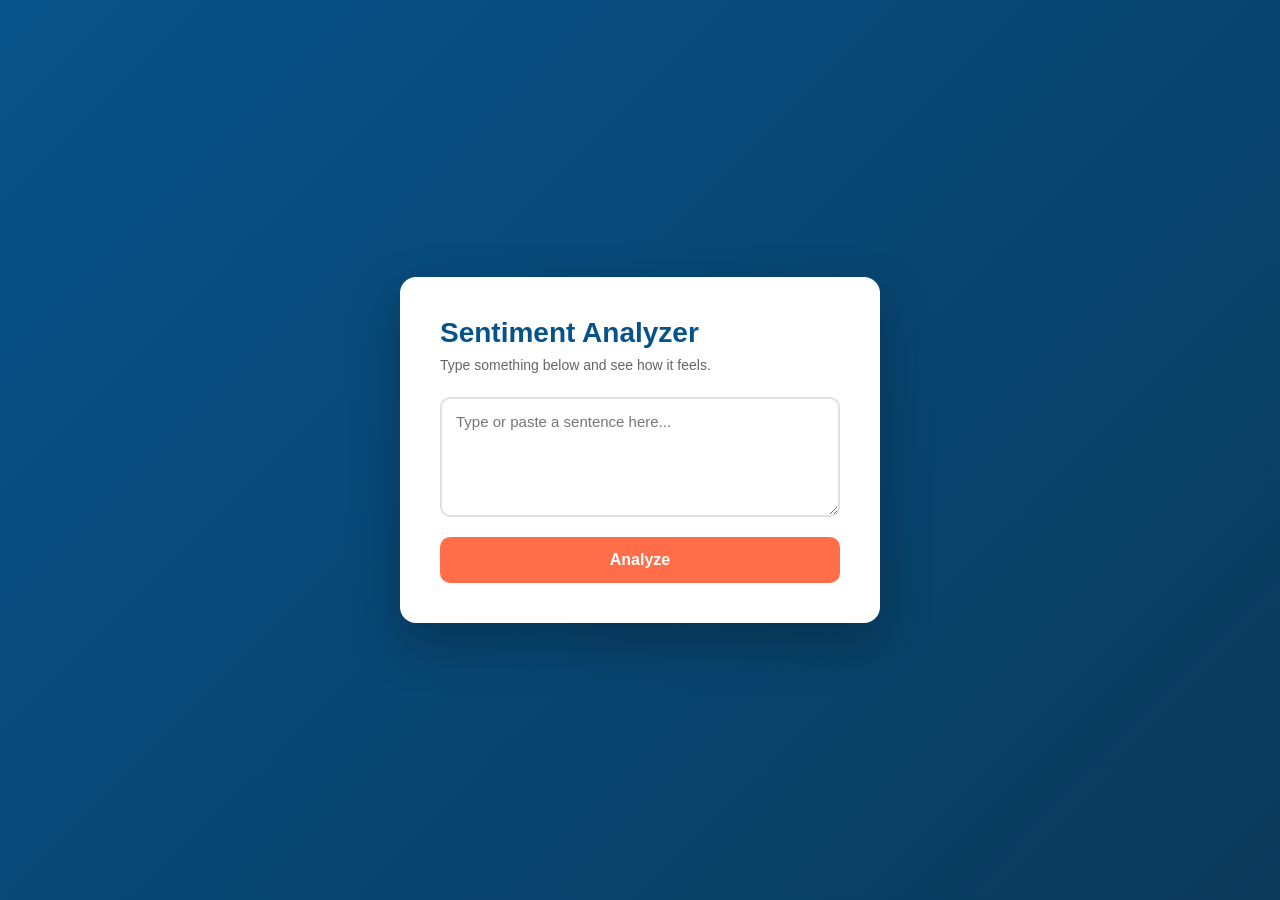
==== index.html @ 16f45121 "Add files via upload" ====
<!DOCTYPE html>
<html lang="en">
<head>
  <meta charset="UTF-8" />
  <meta name="viewport" content="width=device-width, initial-scale=1.0" />
  <title>Sentiment Analyzer</title>
  <link rel="stylesheet" href="style.css" />
</head>
<body>
  <div class="container">
    <h1>Sentiment Analyzer</h1>
    <p class="subtitle">Type something below and see how it feels.</p>

    <textarea id="textInput" placeholder="Type or paste a sentence here..."></textarea>

    <button id="analyzeBtn">Analyze</button>

    <div id="result" class="result hidden">
      <div id="resultEmoji" class="emoji"></div>
      <div id="resultLabel" class="label"></div>
      <div id="resultScore" class="score"></div>
    </div>
  </div>

  <script src="script.js"></script>
</body>
</html>
---- style.css ----
* {
  box-sizing: border-box;
}

body {
  margin: 0;
  min-height: 100vh;
  display: flex;
  align-items: center;
  justify-content: center;
  font-family: -apple-system, BlinkMacSystemFont, 'Segoe UI', Roboto, sans-serif;
  background: linear-gradient(135deg, #06538B, #0a3a5c);
  padding: 20px;
}

.container {
  background: #ffffff;
  border-radius: 16px;
  padding: 40px;
  max-width: 480px;
  width: 100%;
  box-shadow: 0 20px 50px rgba(0, 0, 0, 0.25);
}

h1 {
  margin: 0 0 8px 0;
  color: #06538B;
  font-size: 28px;
}

.subtitle {
  margin: 0 0 24px 0;
  color: #666;
  font-size: 14px;
}

textarea {
  width: 100%;
  min-height: 120px;
  padding: 14px;
  border: 2px solid #e0e0e0;
  border-radius: 10px;
  font-size: 15px;
  font-family: inherit;
  resize: vertical;
  transition: border-color 0.2s;
}

textarea:focus {
  outline: none;
  border-color: #06538B;
}

button {
  margin-top: 16px;
  width: 100%;
  padding: 14px;
  background: #FF6D49;
  color: white;
  border: none;
  border-radius: 10px;
  font-size: 16px;
  font-weight: 600;
  cursor: pointer;
  transition: opacity 0.2s, transform 0.1s;
}

button:hover {
  opacity: 0.9;
}

button:active {
  transform: scale(0.98);
}

.result {
  margin-top: 24px;
  padding: 24px;
  border-radius: 12px;
  text-align: center;
  background: #f7f7f7;
}

.result.hidden {
  display: none;
}

.emoji {
  font-size: 48px;
  margin-bottom: 8px;
}

.label {
  font-size: 20px;
  font-weight: 700;
  margin-bottom: 4px;
}

.score {
  font-size: 13px;
  color: #888;
}
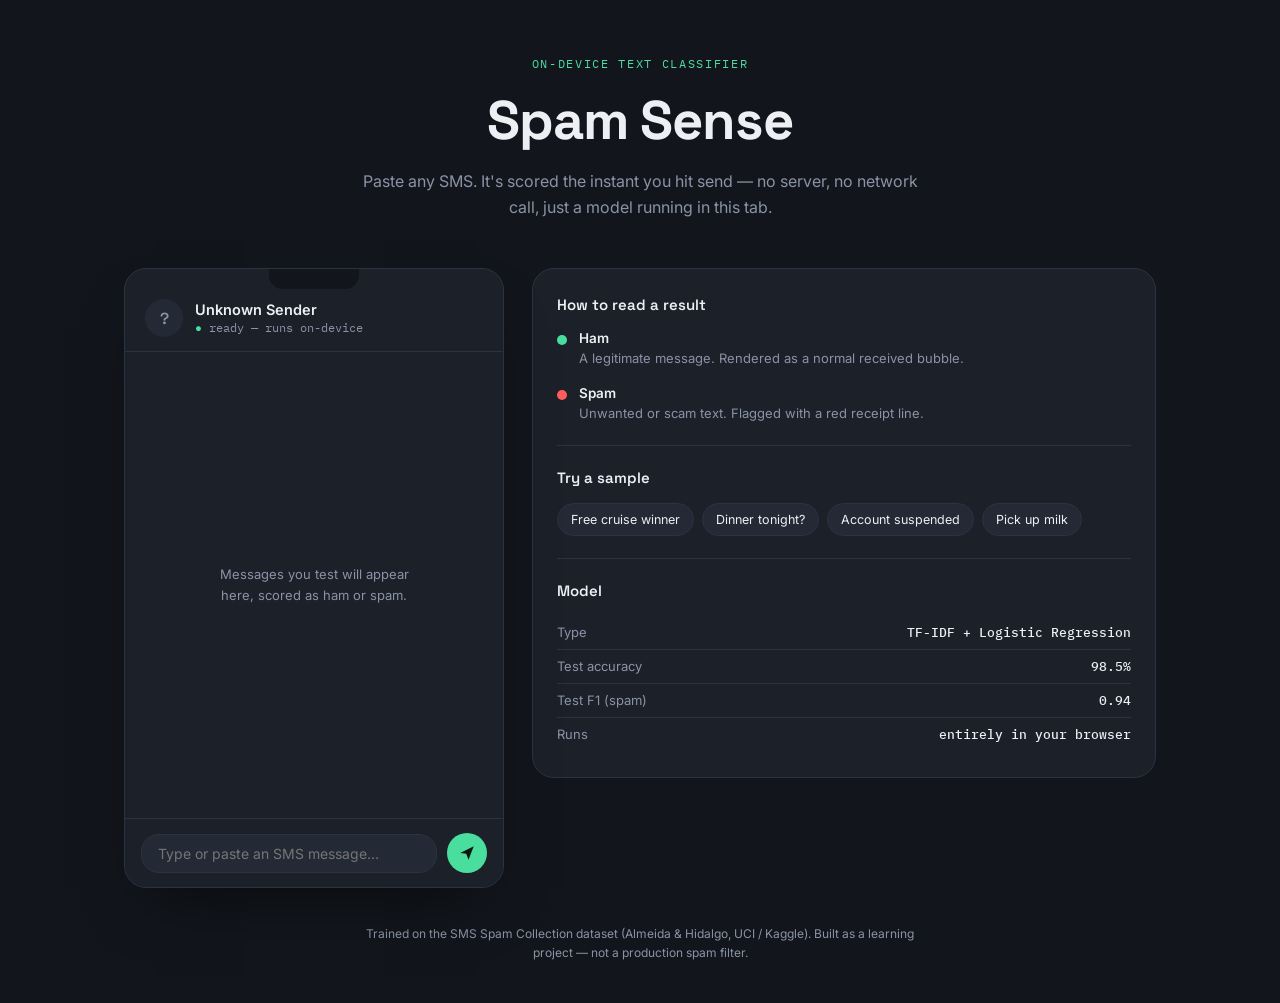
==== commit 5f246a69: "0.001" ====
--- a/index.html
+++ b/index.html
@@ -1,27 +1,110 @@
 <!DOCTYPE html>
 <html lang="en">
 <head>
-  <meta charset="UTF-8" />
-  <meta name="viewport" content="width=device-width, initial-scale=1.0" />
-  <title>Sentiment Analyzer</title>
-  <link rel="stylesheet" href="style.css" />
+<meta charset="UTF-8">
+<meta name="viewport" content="width=device-width, initial-scale=1.0">
+<title>Spam Sense — SMS Spam Classifier</title>
+<link rel="preconnect" href="https://fonts.googleapis.com">
+<link href="https://fonts.googleapis.com/css2?family=Space+Grotesk:wght@500;600;700&family=Inter:wght@400;500;600&family=IBM+Plex+Mono:wght@400;500&display=swap" rel="stylesheet">
+<link rel="stylesheet" href="css/style.css">
 </head>
 <body>
-  <div class="container">
-    <h1>Sentiment Analyzer</h1>
-    <p class="subtitle">Type something below and see how it feels.</p>
 
-    <textarea id="textInput" placeholder="Type or paste a sentence here..."></textarea>
+<div class="page">
 
-    <button id="analyzeBtn">Analyze</button>
+  <header class="hero">
+    <p class="eyebrow">on-device text classifier</p>
+    <h1>Spam Sense</h1>
+    <p class="hero-sub">Paste any SMS. It's scored the instant you hit send — no server, no network call, just a model running in this tab.</p>
+  </header>
 
-    <div id="result" class="result hidden">
-      <div id="resultEmoji" class="emoji"></div>
-      <div id="resultLabel" class="label"></div>
-      <div id="resultScore" class="score"></div>
-    </div>
-  </div>
+  <main class="layout">
 
-  <script src="script.js"></script>
+    <!-- Phone mockup: signature element -->
+    <section class="phone" aria-label="SMS classifier">
+      <div class="phone-notch"></div>
+      <div class="phone-header">
+        <div class="phone-header-title">
+          <span class="phone-avatar">?</span>
+          <div>
+            <p class="phone-name">Unknown Sender</p>
+            <p class="phone-status" id="modelStatus">loading model…</p>
+          </div>
+        </div>
+      </div>
+
+      <div class="thread" id="thread">
+        <div class="thread-empty" id="threadEmpty">
+          <p>Messages you test will appear here, scored as ham or spam.</p>
+        </div>
+      </div>
+
+      <form class="composer" id="composerForm">
+        <textarea
+          id="messageInput"
+          class="composer-input"
+          placeholder="Type or paste an SMS message…"
+          rows="1"
+          maxlength="1000"
+        ></textarea>
+        <button type="submit" class="send-btn" id="sendBtn" aria-label="Classify message">
+          <svg width="18" height="18" viewBox="0 0 24 24" fill="none" aria-hidden="true">
+            <path d="M3 12L21 3L14 21L11 13L3 12Z" fill="currentColor"/>
+          </svg>
+        </button>
+      </form>
+    </section>
+
+    <!-- Detail / explanation panel -->
+    <aside class="panel">
+      <h2 class="panel-title">How to read a result</h2>
+
+      <div class="legend">
+        <div class="legend-row">
+          <span class="dot dot-ham"></span>
+          <div>
+            <p class="legend-label">Ham</p>
+            <p class="legend-copy">A legitimate message. Rendered as a normal received bubble.</p>
+          </div>
+        </div>
+        <div class="legend-row">
+          <span class="dot dot-spam"></span>
+          <div>
+            <p class="legend-label">Spam</p>
+            <p class="legend-copy">Unwanted or scam text. Flagged with a red receipt line.</p>
+          </div>
+        </div>
+      </div>
+
+      <div class="divider"></div>
+
+      <h2 class="panel-title">Try a sample</h2>
+      <div class="samples" id="samples">
+        <button class="sample-chip" data-text="Congratulations! You have been selected to win a free cruise. Call 09061234567 now to claim your prize!">Free cruise winner</button>
+        <button class="sample-chip" data-text="Hey, are we still on for dinner tonight at 7?">Dinner tonight?</button>
+        <button class="sample-chip" data-text="URGENT: Your account has been suspended. Click the link to verify your identity immediately.">Account suspended</button>
+        <button class="sample-chip" data-text="Can you pick up milk on your way home? Thanks!">Pick up milk</button>
+      </div>
+
+      <div class="divider"></div>
+
+      <h2 class="panel-title">Model</h2>
+      <dl class="stats">
+        <div class="stats-row"><dt>Type</dt><dd>TF-IDF + Logistic Regression</dd></div>
+        <div class="stats-row"><dt>Test accuracy</dt><dd>98.5%</dd></div>
+        <div class="stats-row"><dt>Test F1 (spam)</dt><dd>0.94</dd></div>
+        <div class="stats-row"><dt>Runs</dt><dd>entirely in your browser</dd></div>
+      </dl>
+    </aside>
+
+  </main>
+
+  <footer class="footer">
+    <p>Trained on the SMS Spam Collection dataset (Almeida &amp; Hidalgo, UCI / Kaggle). Built as a learning project — not a production spam filter.</p>
+  </footer>
+
+</div>
+
+<script src="js/script.js"></script>
 </body>
 </html>
--- a/css/style.css
+++ b/css/style.css
@@ -0,0 +1,409 @@
+/* ---------------------------------------------------------
+   Design tokens
+   Ink background evokes a phone at night; mint = safe (ham),
+   coral = flagged (spam); Space Grotesk for display,
+   Inter for body copy, IBM Plex Mono for stats/data.
+--------------------------------------------------------- */
+:root {
+  --bg: #12151b;
+  --surface: #1b2029;
+  --surface-raised: #232a35;
+  --border: #2c3340;
+  --text: #edeff3;
+  --text-muted: #8a93a6;
+  --mint: #4ade9e;
+  --mint-dim: rgba(74, 222, 158, 0.12);
+  --coral: #ff5d5d;
+  --coral-dim: rgba(255, 93, 93, 0.14);
+  --amber: #ffb454;
+
+  --font-display: "Space Grotesk", sans-serif;
+  --font-body: "Inter", sans-serif;
+  --font-mono: "IBM Plex Mono", monospace;
+
+  --radius-lg: 22px;
+  --radius-md: 14px;
+  --radius-sm: 8px;
+}
+
+* { box-sizing: border-box; }
+
+html, body {
+  margin: 0;
+  padding: 0;
+  background: var(--bg);
+  color: var(--text);
+  font-family: var(--font-body);
+  -webkit-font-smoothing: antialiased;
+}
+
+.page {
+  max-width: 1080px;
+  margin: 0 auto;
+  padding: 56px 24px 40px;
+}
+
+/* ---------------- Hero ---------------- */
+.hero {
+  text-align: center;
+  max-width: 560px;
+  margin: 0 auto 48px;
+}
+
+.eyebrow {
+  font-family: var(--font-mono);
+  font-size: 12px;
+  letter-spacing: 0.14em;
+  text-transform: uppercase;
+  color: var(--mint);
+  margin: 0 0 14px;
+}
+
+.hero h1 {
+  font-family: var(--font-display);
+  font-size: clamp(2.4rem, 5vw, 3.4rem);
+  font-weight: 700;
+  margin: 0 0 14px;
+  letter-spacing: -0.02em;
+}
+
+.hero-sub {
+  color: var(--text-muted);
+  font-size: 16px;
+  line-height: 1.6;
+  margin: 0;
+}
+
+/* ---------------- Layout ---------------- */
+.layout {
+  display: grid;
+  grid-template-columns: 380px 1fr;
+  gap: 28px;
+  align-items: start;
+}
+
+@media (max-width: 820px) {
+  .layout { grid-template-columns: 1fr; }
+}
+
+/* ---------------- Phone mockup (signature element) ---------------- */
+.phone {
+  background: var(--surface);
+  border: 1px solid var(--border);
+  border-radius: var(--radius-lg);
+  overflow: hidden;
+  display: flex;
+  flex-direction: column;
+  height: 620px;
+  position: relative;
+  box-shadow: 0 30px 60px -30px rgba(0, 0, 0, 0.6);
+}
+
+.phone-notch {
+  width: 90px;
+  height: 20px;
+  background: var(--bg);
+  border-radius: 0 0 14px 14px;
+  margin: 0 auto;
+  position: absolute;
+  top: 0;
+  left: 50%;
+  transform: translateX(-50%);
+}
+
+.phone-header {
+  padding: 30px 20px 14px;
+  border-bottom: 1px solid var(--border);
+}
+
+.phone-header-title {
+  display: flex;
+  align-items: center;
+  gap: 12px;
+}
+
+.phone-avatar {
+  width: 38px;
+  height: 38px;
+  border-radius: 50%;
+  background: var(--surface-raised);
+  display: flex;
+  align-items: center;
+  justify-content: center;
+  font-family: var(--font-display);
+  font-weight: 600;
+  color: var(--text-muted);
+  flex-shrink: 0;
+}
+
+.phone-name {
+  margin: 0;
+  font-weight: 600;
+  font-size: 14.5px;
+}
+
+.phone-status {
+  margin: 2px 0 0;
+  font-family: var(--font-mono);
+  font-size: 11.5px;
+  color: var(--text-muted);
+}
+
+.phone-status.ready::before {
+  content: "● ";
+  color: var(--mint);
+}
+
+/* ---------------- Message thread ---------------- */
+.thread {
+  flex: 1;
+  overflow-y: auto;
+  padding: 18px 16px;
+  display: flex;
+  flex-direction: column;
+  gap: 14px;
+}
+
+.thread-empty {
+  margin: auto;
+  text-align: center;
+  color: var(--text-muted);
+  font-size: 13px;
+  max-width: 220px;
+  line-height: 1.6;
+}
+
+.bubble-group {
+  display: flex;
+  flex-direction: column;
+  gap: 6px;
+  max-width: 88%;
+  animation: rise 0.35s ease both;
+}
+
+@keyframes rise {
+  from { opacity: 0; transform: translateY(10px); }
+  to { opacity: 1; transform: translateY(0); }
+}
+
+.bubble {
+  padding: 11px 15px;
+  border-radius: var(--radius-md);
+  border-bottom-left-radius: 4px;
+  font-size: 14px;
+  line-height: 1.5;
+  word-wrap: break-word;
+  background: var(--surface-raised);
+  border: 1px solid var(--border);
+}
+
+.bubble.spam {
+  background: var(--coral-dim);
+  border-color: rgba(255, 93, 93, 0.35);
+}
+
+.bubble.ham {
+  background: var(--mint-dim);
+  border-color: rgba(74, 222, 158, 0.3);
+}
+
+.receipt {
+  display: flex;
+  align-items: center;
+  gap: 7px;
+  font-family: var(--font-mono);
+  font-size: 11px;
+  padding-left: 4px;
+  color: var(--text-muted);
+}
+
+.receipt .tag {
+  font-weight: 500;
+  letter-spacing: 0.04em;
+}
+
+.receipt.spam .tag { color: var(--coral); }
+.receipt.ham .tag { color: var(--mint); }
+
+.confidence-track {
+  width: 60px;
+  height: 4px;
+  border-radius: 2px;
+  background: var(--border);
+  overflow: hidden;
+}
+
+.confidence-fill {
+  height: 100%;
+  border-radius: 2px;
+}
+
+.confidence-fill.spam { background: var(--coral); }
+.confidence-fill.ham { background: var(--mint); }
+
+/* ---------------- Composer ---------------- */
+.composer {
+  display: flex;
+  align-items: flex-end;
+  gap: 10px;
+  padding: 14px 16px;
+  border-top: 1px solid var(--border);
+  background: var(--surface);
+}
+
+.composer-input {
+  flex: 1;
+  resize: none;
+  background: var(--surface-raised);
+  border: 1px solid var(--border);
+  border-radius: 18px;
+  padding: 10px 16px;
+  color: var(--text);
+  font-family: var(--font-body);
+  font-size: 14px;
+  max-height: 90px;
+}
+
+.composer-input:focus {
+  outline: none;
+  border-color: var(--mint);
+}
+
+.send-btn {
+  width: 40px;
+  height: 40px;
+  border-radius: 50%;
+  border: none;
+  background: var(--mint);
+  color: #0b1710;
+  display: flex;
+  align-items: center;
+  justify-content: center;
+  cursor: pointer;
+  flex-shrink: 0;
+  transition: transform 0.15s ease, opacity 0.15s ease;
+}
+
+.send-btn:hover { transform: scale(1.06); }
+.send-btn:disabled { opacity: 0.5; cursor: not-allowed; transform: none; }
+
+.send-btn:focus-visible,
+.sample-chip:focus-visible,
+.composer-input:focus-visible {
+  outline: 2px solid var(--mint);
+  outline-offset: 2px;
+}
+
+/* ---------------- Side panel ---------------- */
+.panel {
+  background: var(--surface);
+  border: 1px solid var(--border);
+  border-radius: var(--radius-lg);
+  padding: 26px 24px;
+}
+
+.panel-title {
+  font-family: var(--font-display);
+  font-size: 15px;
+  font-weight: 600;
+  margin: 0 0 16px;
+}
+
+.legend {
+  display: flex;
+  flex-direction: column;
+  gap: 16px;
+}
+
+.legend-row {
+  display: flex;
+  gap: 12px;
+  align-items: flex-start;
+}
+
+.dot {
+  width: 10px;
+  height: 10px;
+  border-radius: 50%;
+  margin-top: 5px;
+  flex-shrink: 0;
+}
+
+.dot-ham { background: var(--mint); }
+.dot-spam { background: var(--coral); }
+
+.legend-label {
+  margin: 0 0 3px;
+  font-weight: 600;
+  font-size: 13.5px;
+}
+
+.legend-copy {
+  margin: 0;
+  font-size: 13px;
+  color: var(--text-muted);
+  line-height: 1.5;
+}
+
+.divider {
+  height: 1px;
+  background: var(--border);
+  margin: 22px 0;
+}
+
+.samples {
+  display: flex;
+  flex-wrap: wrap;
+  gap: 8px;
+}
+
+.sample-chip {
+  background: var(--surface-raised);
+  border: 1px solid var(--border);
+  color: var(--text);
+  font-family: var(--font-body);
+  font-size: 12.5px;
+  padding: 8px 13px;
+  border-radius: 999px;
+  cursor: pointer;
+  transition: border-color 0.15s ease;
+}
+
+.sample-chip:hover { border-color: var(--mint); }
+
+.stats { margin: 0; }
+
+.stats-row {
+  display: flex;
+  justify-content: space-between;
+  padding: 8px 0;
+  border-bottom: 1px solid var(--border);
+  font-size: 13px;
+}
+
+.stats-row:last-child { border-bottom: none; }
+
+.stats-row dt { color: var(--text-muted); margin: 0; }
+.stats-row dd {
+  margin: 0;
+  font-family: var(--font-mono);
+  font-weight: 500;
+}
+
+/* ---------------- Footer ---------------- */
+.footer {
+  margin-top: 36px;
+  text-align: center;
+}
+
+.footer p {
+  color: var(--text-muted);
+  font-size: 12px;
+  line-height: 1.6;
+  max-width: 560px;
+  margin: 0 auto;
+}
+
+@media (prefers-reduced-motion: reduce) {
+  .bubble-group { animation: none; }
+}
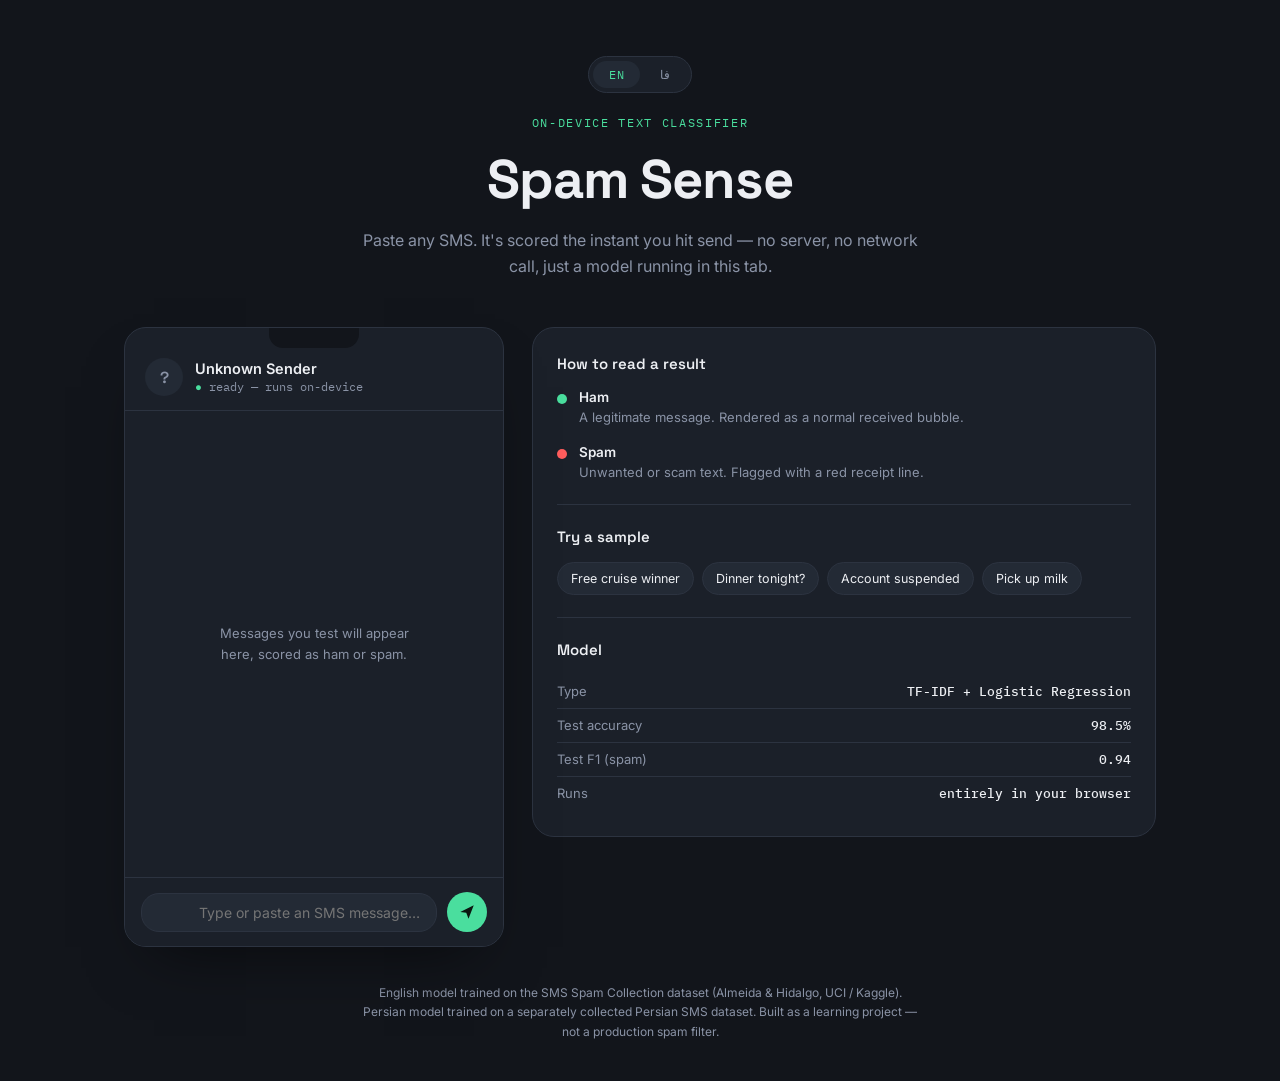
==== commit 73e1087c: "0.01 - farsi-test" ====
--- a/index.html
+++ b/index.html
@@ -5,7 +5,7 @@
 <meta name="viewport" content="width=device-width, initial-scale=1.0">
 <title>Spam Sense — SMS Spam Classifier</title>
 <link rel="preconnect" href="https://fonts.googleapis.com">
-<link href="https://fonts.googleapis.com/css2?family=Space+Grotesk:wght@500;600;700&family=Inter:wght@400;500;600&family=IBM+Plex+Mono:wght@400;500&display=swap" rel="stylesheet">
+<link href="https://fonts.googleapis.com/css2?family=Space+Grotesk:wght@500;600;700&family=Inter:wght@400;500;600&family=IBM+Plex+Mono:wght@400;500&family=Vazirmatn:wght@400;500;600;700&display=swap" rel="stylesheet">
 <link rel="stylesheet" href="css/style.css">
 </head>
 <body>
@@ -13,6 +13,10 @@
 <div class="page">
 
   <header class="hero">
+    <div class="lang-toggle" role="group" aria-label="Language">
+      <button type="button" data-lang="en" class="active">EN</button>
+      <button type="button" data-lang="fa">فا</button>
+    </div>
     <p class="eyebrow">on-device text classifier</p>
     <h1>Spam Sense</h1>
     <p class="hero-sub">Paste any SMS. It's scored the instant you hit send — no server, no network call, just a model running in this tab.</p>
@@ -33,7 +37,7 @@
         </div>
       </div>
 
-      <div class="thread" id="thread">
+      <div class="thread" id="thread" data-rtl-aware>
         <div class="thread-empty" id="threadEmpty">
           <p>Messages you test will appear here, scored as ham or spam.</p>
         </div>
@@ -46,6 +50,7 @@
           placeholder="Type or paste an SMS message…"
           rows="1"
           maxlength="1000"
+          data-rtl-aware
         ></textarea>
         <button type="submit" class="send-btn" id="sendBtn" aria-label="Classify message">
           <svg width="18" height="18" viewBox="0 0 24 24" fill="none" aria-hidden="true">
@@ -80,10 +85,7 @@
 
       <h2 class="panel-title">Try a sample</h2>
       <div class="samples" id="samples">
-        <button class="sample-chip" data-text="Congratulations! You have been selected to win a free cruise. Call 09061234567 now to claim your prize!">Free cruise winner</button>
-        <button class="sample-chip" data-text="Hey, are we still on for dinner tonight at 7?">Dinner tonight?</button>
-        <button class="sample-chip" data-text="URGENT: Your account has been suspended. Click the link to verify your identity immediately.">Account suspended</button>
-        <button class="sample-chip" data-text="Can you pick up milk on your way home? Thanks!">Pick up milk</button>
+        <!-- populated by script.js per active language -->
       </div>
 
       <div class="divider"></div>
@@ -100,7 +102,7 @@
   </main>
 
   <footer class="footer">
-    <p>Trained on the SMS Spam Collection dataset (Almeida &amp; Hidalgo, UCI / Kaggle). Built as a learning project — not a production spam filter.</p>
+    <p>English model trained on the SMS Spam Collection dataset (Almeida &amp; Hidalgo, UCI / Kaggle). Persian model trained on a separately collected Persian SMS dataset. Built as a learning project — not a production spam filter.</p>
   </footer>
 
 </div>
--- a/css/style.css
+++ b/css/style.css
@@ -50,6 +50,39 @@
   margin: 0 auto 48px;
 }
 
+/* ---------------- Language toggle ---------------- */
+.lang-toggle {
+  display: inline-flex;
+  gap: 4px;
+  background: var(--surface);
+  border: 1px solid var(--border);
+  border-radius: 999px;
+  padding: 4px;
+  margin-bottom: 22px;
+}
+
+.lang-toggle button {
+  border: none;
+  background: transparent;
+  color: var(--text-muted);
+  font-family: var(--font-mono);
+  font-size: 12px;
+  letter-spacing: 0.04em;
+  padding: 6px 16px;
+  border-radius: 999px;
+  cursor: pointer;
+  transition: background 0.15s ease, color 0.15s ease;
+}
+
+.lang-toggle button.active {
+  background: var(--surface-raised);
+  color: var(--mint);
+}
+
+.lang-toggle button:hover:not(.active) {
+  color: var(--text);
+}
+
 .eyebrow {
   font-family: var(--font-mono);
   font-size: 12px;
@@ -407,3 +440,48 @@
 @media (prefers-reduced-motion: reduce) {
   .bubble-group { animation: none; }
 }
+
+/* ---------------------------------------------------------
+   Persian (RTL) mode
+   Applied via body.lang-fa, set by script.js when the user
+   switches languages. Swaps the base font to Vazirmatn (which
+   covers Persian glyphs properly) and mirrors the parts of the
+   layout that are direction-sensitive.
+--------------------------------------------------------- */
+body.lang-fa {
+  font-family: "Vazirmatn", var(--font-body);
+}
+
+body.lang-fa .eyebrow,
+body.lang-fa .hero h1,
+body.lang-fa .hero-sub {
+  font-family: "Vazirmatn", var(--font-display);
+}
+
+/* Elements marked data-rtl-aware get dir="rtl" via JS; align their
+   text and mirror the "tail" corner of message bubbles so they read
+   naturally as received messages in a right-to-left thread. */
+[data-rtl-aware] {
+  text-align: right;
+}
+
+body.lang-fa .bubble {
+  border-bottom-left-radius: var(--radius-md);
+  border-bottom-right-radius: 4px;
+  font-family: "Vazirmatn", var(--font-body);
+}
+
+body.lang-fa .receipt {
+  padding-left: 0;
+  padding-right: 4px;
+  flex-direction: row-reverse;
+  justify-content: flex-end;
+}
+
+body.lang-fa .composer-input {
+  font-family: "Vazirmatn", var(--font-body);
+}
+
+body.lang-fa .sample-chip {
+  font-family: "Vazirmatn", var(--font-body);
+}
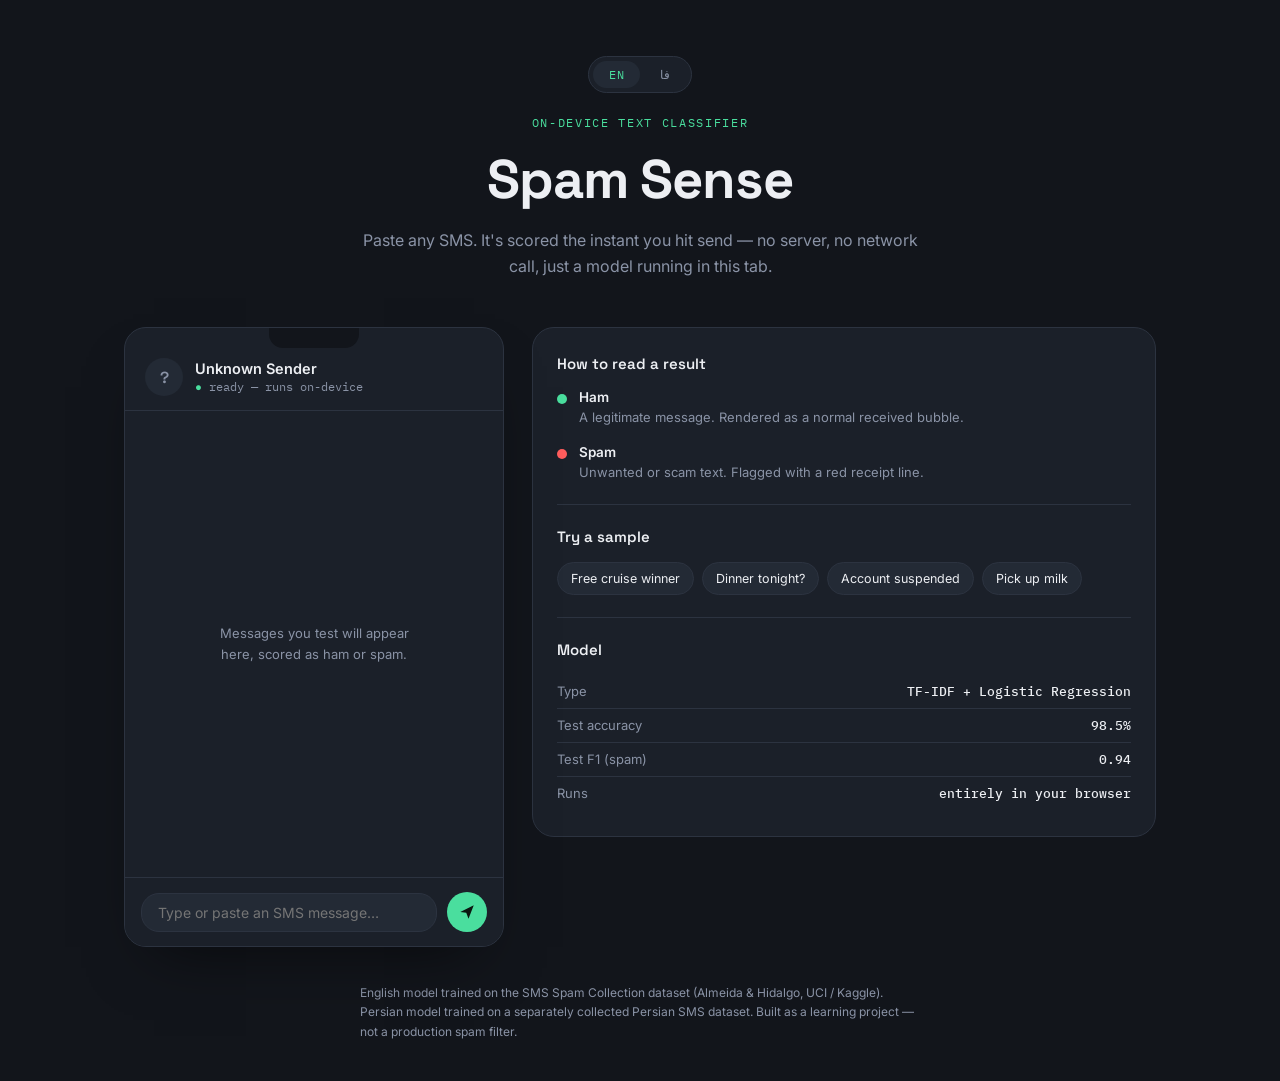
==== commit 18dde6c2: "Merge 503e3f17eedc2760391d447b51fec8b2bdfadd0c into 5f246a69b611cb3e2d029d8588656e928f77e604" ====
--- a/index.html
+++ b/index.html
@@ -17,9 +17,9 @@
       <button type="button" data-lang="en" class="active">EN</button>
       <button type="button" data-lang="fa">فا</button>
     </div>
-    <p class="eyebrow">on-device text classifier</p>
-    <h1>Spam Sense</h1>
-    <p class="hero-sub">Paste any SMS. It's scored the instant you hit send — no server, no network call, just a model running in this tab.</p>
+    <p class="eyebrow" data-i18n="eyebrow">on-device text classifier</p>
+    <h1 data-i18n="heroTitle">Spam Sense</h1>
+    <p class="hero-sub" data-i18n="heroSub">Paste any SMS. It's scored the instant you hit send — no server, no network call, just a model running in this tab.</p>
   </header>
 
   <main class="layout">
@@ -31,7 +31,7 @@
         <div class="phone-header-title">
           <span class="phone-avatar">?</span>
           <div>
-            <p class="phone-name">Unknown Sender</p>
+            <p class="phone-name" data-i18n="phoneName">Unknown Sender</p>
             <p class="phone-status" id="modelStatus">loading model…</p>
           </div>
         </div>
@@ -39,7 +39,7 @@
 
       <div class="thread" id="thread" data-rtl-aware>
         <div class="thread-empty" id="threadEmpty">
-          <p>Messages you test will appear here, scored as ham or spam.</p>
+          <p data-i18n="emptyThread">Messages you test will appear here, scored as ham or spam.</p>
         </div>
       </div>
 
@@ -61,48 +61,48 @@
     </section>
 
     <!-- Detail / explanation panel -->
-    <aside class="panel">
-      <h2 class="panel-title">How to read a result</h2>
+    <aside class="panel" data-rtl-aware>
+      <h2 class="panel-title" data-i18n="panelTitleHow">How to read a result</h2>
 
       <div class="legend">
         <div class="legend-row">
           <span class="dot dot-ham"></span>
           <div>
-            <p class="legend-label">Ham</p>
-            <p class="legend-copy">A legitimate message. Rendered as a normal received bubble.</p>
+            <p class="legend-label" data-i18n="legendHamLabel">Ham</p>
+            <p class="legend-copy" data-i18n="legendHamCopy">A legitimate message. Rendered as a normal received bubble.</p>
           </div>
         </div>
         <div class="legend-row">
           <span class="dot dot-spam"></span>
           <div>
-            <p class="legend-label">Spam</p>
-            <p class="legend-copy">Unwanted or scam text. Flagged with a red receipt line.</p>
+            <p class="legend-label" data-i18n="legendSpamLabel">Spam</p>
+            <p class="legend-copy" data-i18n="legendSpamCopy">Unwanted or scam text. Flagged with a red receipt line.</p>
           </div>
         </div>
       </div>
 
       <div class="divider"></div>
 
-      <h2 class="panel-title">Try a sample</h2>
+      <h2 class="panel-title" data-i18n="panelTitleSample">Try a sample</h2>
       <div class="samples" id="samples">
         <!-- populated by script.js per active language -->
       </div>
 
       <div class="divider"></div>
 
-      <h2 class="panel-title">Model</h2>
+      <h2 class="panel-title" data-i18n="panelTitleModel">Model</h2>
       <dl class="stats">
-        <div class="stats-row"><dt>Type</dt><dd>TF-IDF + Logistic Regression</dd></div>
-        <div class="stats-row"><dt>Test accuracy</dt><dd>98.5%</dd></div>
-        <div class="stats-row"><dt>Test F1 (spam)</dt><dd>0.94</dd></div>
-        <div class="stats-row"><dt>Runs</dt><dd>entirely in your browser</dd></div>
+        <div class="stats-row"><dt data-i18n="statsTypeLabel">Type</dt><dd data-i18n="statsTypeValue">TF-IDF + Logistic Regression</dd></div>
+        <div class="stats-row"><dt data-i18n="statsAccuracyLabel">Test accuracy</dt><dd data-i18n="statsAccuracyValue">98.5%</dd></div>
+        <div class="stats-row"><dt data-i18n="statsF1Label">Test F1 (spam)</dt><dd data-i18n="statsF1Value">0.94</dd></div>
+        <div class="stats-row"><dt data-i18n="statsRunsLabel">Runs</dt><dd data-i18n="statsRunsValue">entirely in your browser</dd></div>
       </dl>
     </aside>
 
   </main>
 
-  <footer class="footer">
-    <p>English model trained on the SMS Spam Collection dataset (Almeida &amp; Hidalgo, UCI / Kaggle). Persian model trained on a separately collected Persian SMS dataset. Built as a learning project — not a production spam filter.</p>
+  <footer class="footer" data-rtl-aware>
+    <p data-i18n="footer">English model trained on the SMS Spam Collection dataset (Almeida &amp; Hidalgo, UCI / Kaggle). Persian model trained on a separately collected Persian SMS dataset. Built as a learning project — not a production spam filter.</p>
   </footer>
 
 </div>
--- a/css/style.css
+++ b/css/style.css
@@ -460,9 +460,15 @@
 
 /* Elements marked data-rtl-aware get dir="rtl" via JS; align their
    text and mirror the "tail" corner of message bubbles so they read
-   naturally as received messages in a right-to-left thread. */
-[data-rtl-aware] {
+   naturally as received messages in a right-to-left thread. The
+   selector below checks the actual dir value (not just attribute
+   presence) since these elements also exist in English/LTR mode. */
+[data-rtl-aware][dir="rtl"] {
   text-align: right;
+}
+
+[data-rtl-aware][dir="ltr"] {
+  text-align: left;
 }
 
 body.lang-fa .bubble {
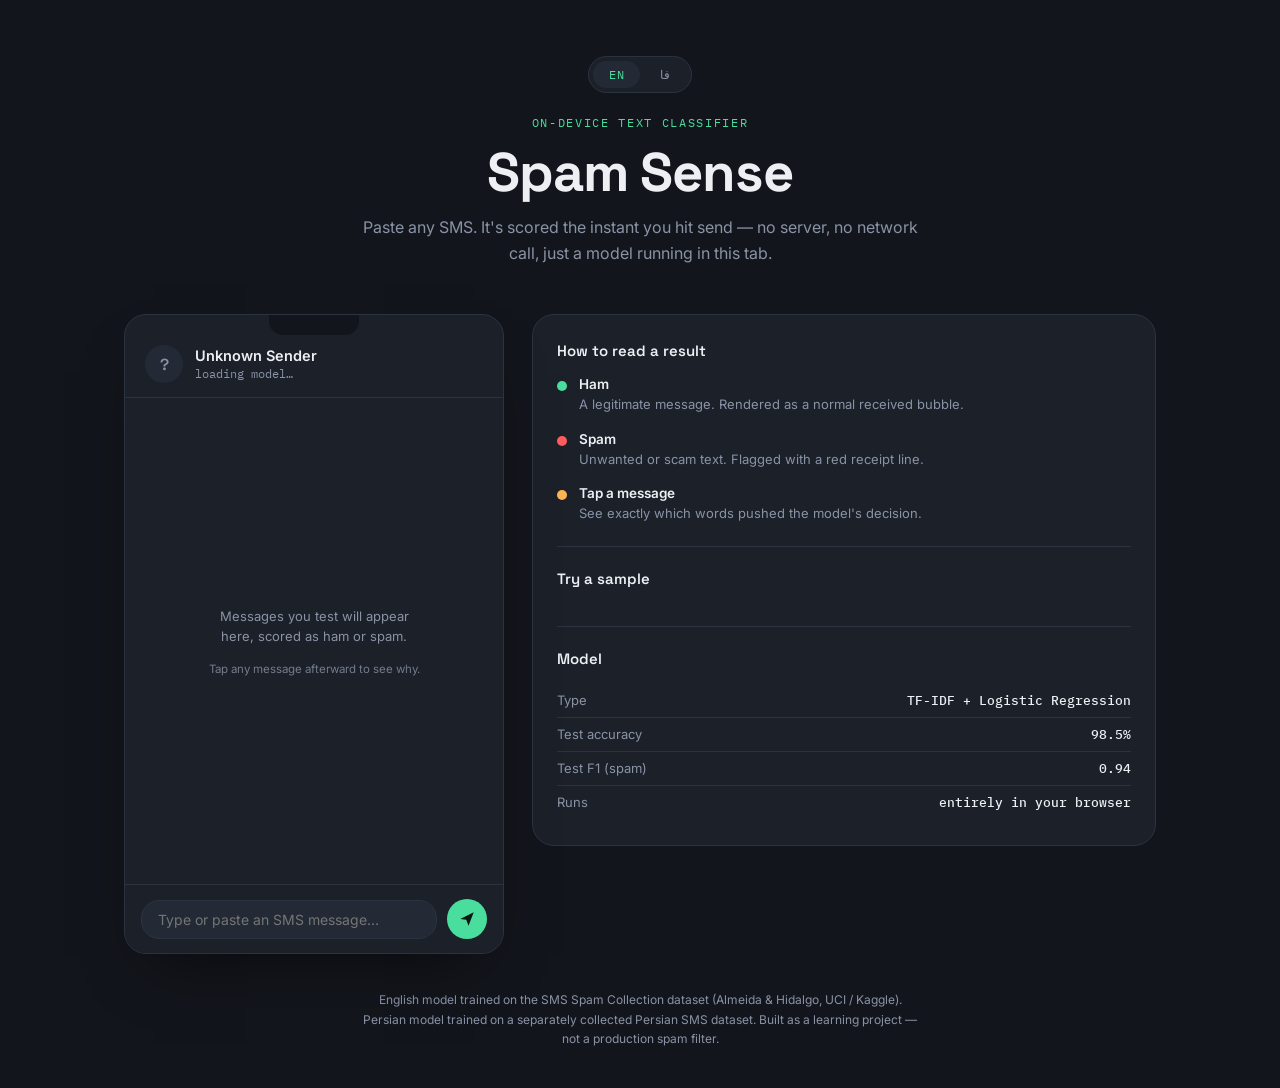
==== commit 48782fdb: "Add files via upload" ====
--- a/index.html
+++ b/index.html
@@ -40,6 +40,7 @@
       <div class="thread" id="thread" data-rtl-aware>
         <div class="thread-empty" id="threadEmpty">
           <p data-i18n="emptyThread">Messages you test will appear here, scored as ham or spam.</p>
+          <p class="thread-empty-hint" data-i18n="emptyThreadHint">Tap any message afterward to see why.</p>
         </div>
       </div>
 
@@ -79,6 +80,13 @@
             <p class="legend-copy" data-i18n="legendSpamCopy">Unwanted or scam text. Flagged with a red receipt line.</p>
           </div>
         </div>
+        <div class="legend-row">
+          <span class="dot dot-explain"></span>
+          <div>
+            <p class="legend-label" data-i18n="legendExplainLabel">Tap a message</p>
+            <p class="legend-copy" data-i18n="legendExplainCopy">See exactly which words pushed the model's decision.</p>
+          </div>
+        </div>
       </div>
 
       <div class="divider"></div>
@@ -107,6 +115,43 @@
 
 </div>
 
+<!--
+  Message bubble template (cloned per message by script.js).
+  The explain panel uses a CSS grid-rows 0fr→1fr trick so it can
+  animate open/closed without JS ever measuring pixel heights
+  (see .explain-wrap in style.css — an Accordion per the
+  animation-vocabulary skill).
+-->
+<template id="bubbleTemplate">
+  <div class="bubble-group">
+    <button type="button" class="bubble" aria-expanded="false"></button>
+    <div class="receipt">
+      <span class="tag"></span>
+      <span class="confidence-text"></span>
+      <span class="confidence-track"><span class="confidence-fill"></span></span>
+      <span class="explain-hint" data-i18n="tapHint">tap to see why</span>
+    </div>
+    <div class="explain-wrap">
+      <div class="explain-inner">
+        <div class="explain-panel">
+          <p class="explain-empty" data-i18n="explainEmpty" hidden>No familiar words found in this message.</p>
+          <p class="explain-mismatch" data-i18n="explainMismatch" hidden>Switch back to this message's language to see its explanation.</p>
+          <div class="explain-columns">
+            <div class="explain-col explain-col-spam">
+              <p class="explain-col-title" data-i18n="explainSpamPushing">Pushed toward spam</p>
+              <div class="chip-row chip-row-spam"></div>
+            </div>
+            <div class="explain-col explain-col-ham">
+              <p class="explain-col-title" data-i18n="explainHamPushing">Pushed toward ham</p>
+              <div class="chip-row chip-row-ham"></div>
+            </div>
+          </div>
+        </div>
+      </div>
+    </div>
+  </div>
+</template>
+
 <script src="js/script.js"></script>
 </body>
 </html>
--- a/css/style.css
+++ b/css/style.css
@@ -1,8 +1,5 @@
 /* ---------------------------------------------------------
    Design tokens
-   Ink background evokes a phone at night; mint = safe (ham),
-   coral = flagged (spam); Space Grotesk for display,
-   Inter for body copy, IBM Plex Mono for stats/data.
 --------------------------------------------------------- */
 :root {
   --bg: #12151b;
@@ -16,6 +13,7 @@
   --coral: #ff5d5d;
   --coral-dim: rgba(255, 93, 93, 0.14);
   --amber: #ffb454;
+  --amber-dim: rgba(255, 180, 84, 0.14);
 
   --font-display: "Space Grotesk", sans-serif;
   --font-body: "Inter", sans-serif;
@@ -24,6 +22,18 @@
   --radius-lg: 22px;
   --radius-md: 14px;
   --radius-sm: 8px;
+
+  /* Motion tokens — from the animation-vocabulary skill's shared
+     vocabulary. Every transition below references one of these
+     rather than inventing an ad-hoc curve. */
+  --ease-out: cubic-bezier(0.23, 1, 0.32, 1);
+  --ease-in-out: cubic-bezier(0.77, 0, 0.175, 1);
+  --ease-drawer: cubic-bezier(0.32, 0.72, 0, 1);
+
+  --dur-press: 150ms;
+  --dur-entrance: 320ms;
+  --dur-accordion: 320ms;
+  --dur-stagger-step: 45ms;
 }
 
 * { box-sizing: border-box; }
@@ -41,13 +51,6 @@
   max-width: 1080px;
   margin: 0 auto;
   padding: 56px 24px 40px;
-}
-
-/* ---------------- Hero ---------------- */
-.hero {
-  text-align: center;
-  max-width: 560px;
-  margin: 0 auto 48px;
 }
 
 /* ---------------- Language toggle ---------------- */
@@ -71,7 +74,7 @@
   padding: 6px 16px;
   border-radius: 999px;
   cursor: pointer;
-  transition: background 0.15s ease, color 0.15s ease;
+  transition: background var(--dur-press) var(--ease-out), color var(--dur-press) var(--ease-out), transform var(--dur-press) var(--ease-out);
 }
 
 .lang-toggle button.active {
@@ -79,8 +82,17 @@
   color: var(--mint);
 }
 
-.lang-toggle button:hover:not(.active) {
-  color: var(--text);
+@media (hover: hover) and (pointer: fine) {
+  .lang-toggle button:hover:not(.active) { color: var(--text); }
+}
+
+.lang-toggle button:active { transform: scale(0.96); }
+
+/* ---------------- Hero ---------------- */
+.hero {
+  text-align: center;
+  max-width: 560px;
+  margin: 0 auto 48px;
 }
 
 .eyebrow {
@@ -98,6 +110,7 @@
   font-weight: 700;
   margin: 0 0 14px;
   letter-spacing: -0.02em;
+  line-height: 1.05;
 }
 
 .hero-sub {
@@ -119,7 +132,7 @@
   .layout { grid-template-columns: 1fr; }
 }
 
-/* ---------------- Phone mockup (signature element) ---------------- */
+/* ---------------- Phone mockup ---------------- */
 .phone {
   background: var(--surface);
   border: 1px solid var(--border);
@@ -127,7 +140,7 @@
   overflow: hidden;
   display: flex;
   flex-direction: column;
-  height: 620px;
+  height: 640px;
   position: relative;
   box-shadow: 0 30px 60px -30px rgba(0, 0, 0, 0.6);
 }
@@ -180,6 +193,7 @@
   font-family: var(--font-mono);
   font-size: 11.5px;
   color: var(--text-muted);
+  transition: color var(--dur-entrance) var(--ease-out);
 }
 
 .phone-status.ready::before {
@@ -206,17 +220,30 @@
   line-height: 1.6;
 }
 
+.thread-empty-hint {
+  margin-top: 6px;
+  font-size: 11.5px;
+  opacity: 0.8;
+}
+
+/* Entrance: Scale in (per animation-vocabulary skill).
+   Overshoot/"Pop in" is deliberately NOT used here — the skill's own
+   rule is that bounce belongs on gesture-driven motion (a flicked
+   card, a released drag), not on content that simply appears. A new
+   message bubble has no incoming velocity to justify it, so it gets
+   a plain, critically-damped scale + fade instead. */
 .bubble-group {
   display: flex;
   flex-direction: column;
   gap: 6px;
   max-width: 88%;
-  animation: rise 0.35s ease both;
-}
-
-@keyframes rise {
-  from { opacity: 0; transform: translateY(10px); }
-  to { opacity: 1; transform: translateY(0); }
+  opacity: 0;
+  transform: translateY(6px) scale(0.97);
+  animation: bubble-scale-in var(--dur-entrance) var(--ease-out) forwards;
+}
+
+@keyframes bubble-scale-in {
+  to { opacity: 1; transform: translateY(0) scale(1); }
 }
 
 .bubble {
@@ -228,6 +255,17 @@
   word-wrap: break-word;
   background: var(--surface-raised);
   border: 1px solid var(--border);
+  font-family: inherit;
+  color: inherit;
+  text-align: inherit;
+  cursor: pointer;
+  transition: transform var(--dur-press) var(--ease-out), border-color var(--dur-press) var(--ease-out);
+}
+
+.bubble:active { transform: scale(0.98); }
+
+@media (hover: hover) and (pointer: fine) {
+  .bubble:hover { border-color: var(--text-muted); }
 }
 
 .bubble.spam {
@@ -238,6 +276,10 @@
 .bubble.ham {
   background: var(--mint-dim);
   border-color: rgba(74, 222, 158, 0.3);
+}
+
+.bubble[aria-expanded="true"] {
+  border-color: var(--amber);
 }
 
 .receipt {
@@ -250,13 +292,18 @@
   color: var(--text-muted);
 }
 
-.receipt .tag {
-  font-weight: 500;
-  letter-spacing: 0.04em;
-}
-
+.receipt .tag { font-weight: 500; letter-spacing: 0.04em; }
 .receipt.spam .tag { color: var(--coral); }
 .receipt.ham .tag { color: var(--mint); }
+
+.explain-hint {
+  margin-inline-start: auto;
+  font-size: 10px;
+  opacity: 0.7;
+  transition: opacity var(--dur-press) var(--ease-out);
+}
+
+.bubble[aria-expanded="true"] ~ .receipt .explain-hint { opacity: 0; }
 
 .confidence-track {
   width: 60px;
@@ -264,15 +311,104 @@
   border-radius: 2px;
   background: var(--border);
   overflow: hidden;
+  flex-shrink: 0;
 }
 
 .confidence-fill {
+  display: block;
   height: 100%;
   border-radius: 2px;
+  width: 0%; /* animated to target width on insert -- a Tween, per the skill */
+  transition: width 500ms var(--ease-out);
 }
 
 .confidence-fill.spam { background: var(--coral); }
 .confidence-fill.ham { background: var(--mint); }
+
+/* ---------------- Explain panel: Accordion ----------------
+   Uses the grid-template-rows 0fr -> 1fr technique so height can
+   animate without JS ever measuring scrollHeight. This is the
+   "Accordion / Collapse" entry from the animation-vocabulary skill:
+   a height + opacity transition, eased with --ease-drawer (the same
+   curve the skill reserves for drawer/sheet-style reveals). */
+.explain-wrap {
+  display: grid;
+  grid-template-rows: 0fr;
+  transition: grid-template-rows var(--dur-accordion) var(--ease-drawer);
+}
+
+.explain-wrap.open {
+  grid-template-rows: 1fr;
+}
+
+.explain-inner {
+  overflow: hidden;
+  min-height: 0;
+}
+
+.explain-panel {
+  background: var(--surface-raised);
+  border: 1px solid var(--border);
+  border-radius: var(--radius-sm);
+  padding: 12px 14px;
+  margin-top: 2px;
+  opacity: 0;
+  transition: opacity 200ms var(--ease-out);
+  transition-delay: 0ms;
+}
+
+.explain-wrap.open .explain-panel {
+  opacity: 1;
+  transition-delay: 80ms; /* let the drawer start opening before content fades in */
+}
+
+.explain-empty,
+.explain-mismatch {
+  margin: 0;
+  font-size: 12px;
+  color: var(--text-muted);
+}
+
+.explain-columns {
+  display: grid;
+  grid-template-columns: 1fr 1fr;
+  gap: 12px;
+}
+
+.explain-col-title {
+  margin: 0 0 8px;
+  font-size: 10.5px;
+  font-family: var(--font-mono);
+  letter-spacing: 0.03em;
+  color: var(--text-muted);
+}
+
+.chip-row {
+  display: flex;
+  flex-wrap: wrap;
+  gap: 6px;
+}
+
+/* Stagger: each chip fades/scales in a beat after the last one.
+   Delay step matches the skill's 30-80ms recommendation. JS sets
+   --i (the chip's index) inline; reduced-motion zeroes the delay. */
+.chip {
+  opacity: 0;
+  transform: scale(0.9);
+  animation: chip-in 220ms var(--ease-out) forwards;
+  animation-delay: calc(var(--i, 0) * var(--dur-stagger-step));
+  font-size: 11.5px;
+  padding: 4px 9px;
+  border-radius: 999px;
+  font-family: var(--font-mono);
+}
+
+@keyframes chip-in {
+  to { opacity: 1; transform: scale(1); }
+}
+
+.chip-spam { background: var(--coral-dim); color: var(--coral); border: 1px solid rgba(255, 93, 93, 0.3); }
+.chip-ham { background: var(--mint-dim); color: var(--mint); border: 1px solid rgba(74, 222, 158, 0.3); }
 
 /* ---------------- Composer ---------------- */
 .composer {
@@ -295,6 +431,7 @@
   font-family: var(--font-body);
   font-size: 14px;
   max-height: 90px;
+  transition: border-color var(--dur-press) var(--ease-out);
 }
 
 .composer-input:focus {
@@ -314,15 +451,20 @@
   justify-content: center;
   cursor: pointer;
   flex-shrink: 0;
-  transition: transform 0.15s ease, opacity 0.15s ease;
-}
-
-.send-btn:hover { transform: scale(1.06); }
-.send-btn:disabled { opacity: 0.5; cursor: not-allowed; transform: none; }
+  transition: transform var(--dur-press) var(--ease-out), opacity var(--dur-press) var(--ease-out);
+}
+
+@media (hover: hover) and (pointer: fine) {
+  .send-btn:hover:not(:disabled) { transform: scale(1.06); }
+}
+
+.send-btn:active:not(:disabled) { transform: scale(0.94); }
+.send-btn:disabled { opacity: 0.5; cursor: not-allowed; }
 
 .send-btn:focus-visible,
 .sample-chip:focus-visible,
-.composer-input:focus-visible {
+.composer-input:focus-visible,
+.bubble:focus-visible {
   outline: 2px solid var(--mint);
   outline-offset: 2px;
 }
@@ -342,53 +484,20 @@
   margin: 0 0 16px;
 }
 
-.legend {
-  display: flex;
-  flex-direction: column;
-  gap: 16px;
-}
-
-.legend-row {
-  display: flex;
-  gap: 12px;
-  align-items: flex-start;
-}
-
-.dot {
-  width: 10px;
-  height: 10px;
-  border-radius: 50%;
-  margin-top: 5px;
-  flex-shrink: 0;
-}
-
+.legend { display: flex; flex-direction: column; gap: 16px; }
+.legend-row { display: flex; gap: 12px; align-items: flex-start; }
+
+.dot { width: 10px; height: 10px; border-radius: 50%; margin-top: 5px; flex-shrink: 0; }
 .dot-ham { background: var(--mint); }
 .dot-spam { background: var(--coral); }
-
-.legend-label {
-  margin: 0 0 3px;
-  font-weight: 600;
-  font-size: 13.5px;
-}
-
-.legend-copy {
-  margin: 0;
-  font-size: 13px;
-  color: var(--text-muted);
-  line-height: 1.5;
-}
-
-.divider {
-  height: 1px;
-  background: var(--border);
-  margin: 22px 0;
-}
-
-.samples {
-  display: flex;
-  flex-wrap: wrap;
-  gap: 8px;
-}
+.dot-explain { background: var(--amber); }
+
+.legend-label { margin: 0 0 3px; font-weight: 600; font-size: 13.5px; }
+.legend-copy { margin: 0; font-size: 13px; color: var(--text-muted); line-height: 1.5; }
+
+.divider { height: 1px; background: var(--border); margin: 22px 0; }
+
+.samples { display: flex; flex-wrap: wrap; gap: 8px; }
 
 .sample-chip {
   background: var(--surface-raised);
@@ -399,13 +508,16 @@
   padding: 8px 13px;
   border-radius: 999px;
   cursor: pointer;
-  transition: border-color 0.15s ease;
-}
-
-.sample-chip:hover { border-color: var(--mint); }
+  transition: border-color var(--dur-press) var(--ease-out), transform var(--dur-press) var(--ease-out);
+}
+
+@media (hover: hover) and (pointer: fine) {
+  .sample-chip:hover { border-color: var(--mint); }
+}
+
+.sample-chip:active { transform: scale(0.96); }
 
 .stats { margin: 0; }
-
 .stats-row {
   display: flex;
   justify-content: space-between;
@@ -413,22 +525,12 @@
   border-bottom: 1px solid var(--border);
   font-size: 13px;
 }
-
 .stats-row:last-child { border-bottom: none; }
-
 .stats-row dt { color: var(--text-muted); margin: 0; }
-.stats-row dd {
-  margin: 0;
-  font-family: var(--font-mono);
-  font-weight: 500;
-}
+.stats-row dd { margin: 0; font-family: var(--font-mono); font-weight: 500; }
 
 /* ---------------- Footer ---------------- */
-.footer {
-  margin-top: 36px;
-  text-align: center;
-}
-
+.footer { margin-top: 36px; text-align: center; }
 .footer p {
   color: var(--text-muted);
   font-size: 12px;
@@ -437,16 +539,35 @@
   margin: 0 auto;
 }
 
+/* ---------------------------------------------------------
+   Reduced motion: gentler, not zero (per the skill). Entrances
+   collapse to opacity-only; stagger delays collapse to 0; the
+   accordion keeps its height animation (it aids comprehension of
+   what's opening/closing) but drops the content fade delay.
+--------------------------------------------------------- */
 @media (prefers-reduced-motion: reduce) {
-  .bubble-group { animation: none; }
+  .bubble-group {
+    transform: none;
+    animation: bubble-fade-in 200ms ease;
+  }
+  @keyframes bubble-fade-in {
+    from { opacity: 0; } to { opacity: 1; }
+  }
+  .chip {
+    animation: none;
+    opacity: 1;
+    transform: none;
+  }
+  .explain-panel { transition-delay: 0ms; }
+  .send-btn:hover, .send-btn:active,
+  .sample-chip:active, .lang-toggle button:active,
+  .bubble:active {
+    transform: none;
+  }
 }
 
 /* ---------------------------------------------------------
    Persian (RTL) mode
-   Applied via body.lang-fa, set by script.js when the user
-   switches languages. Swaps the base font to Vazirmatn (which
-   covers Persian glyphs properly) and mirrors the parts of the
-   layout that are direction-sensitive.
 --------------------------------------------------------- */
 body.lang-fa {
   font-family: "Vazirmatn", var(--font-body);
@@ -458,18 +579,8 @@
   font-family: "Vazirmatn", var(--font-display);
 }
 
-/* Elements marked data-rtl-aware get dir="rtl" via JS; align their
-   text and mirror the "tail" corner of message bubbles so they read
-   naturally as received messages in a right-to-left thread. The
-   selector below checks the actual dir value (not just attribute
-   presence) since these elements also exist in English/LTR mode. */
-[data-rtl-aware][dir="rtl"] {
-  text-align: right;
-}
-
-[data-rtl-aware][dir="ltr"] {
-  text-align: left;
-}
+[data-rtl-aware][dir="rtl"] { text-align: right; }
+[data-rtl-aware][dir="ltr"] { text-align: left; }
 
 body.lang-fa .bubble {
   border-bottom-left-radius: var(--radius-md);
@@ -484,10 +595,13 @@
   justify-content: flex-end;
 }
 
-body.lang-fa .composer-input {
+body.lang-fa .explain-hint { margin-inline-start: 0; margin-inline-end: auto; }
+
+body.lang-fa .composer-input,
+body.lang-fa .sample-chip,
+body.lang-fa .explain-col-title,
+body.lang-fa .chip,
+body.lang-fa .explain-empty,
+body.lang-fa .explain-mismatch {
   font-family: "Vazirmatn", var(--font-body);
 }
-
-body.lang-fa .sample-chip {
-  font-family: "Vazirmatn", var(--font-body);
-}
